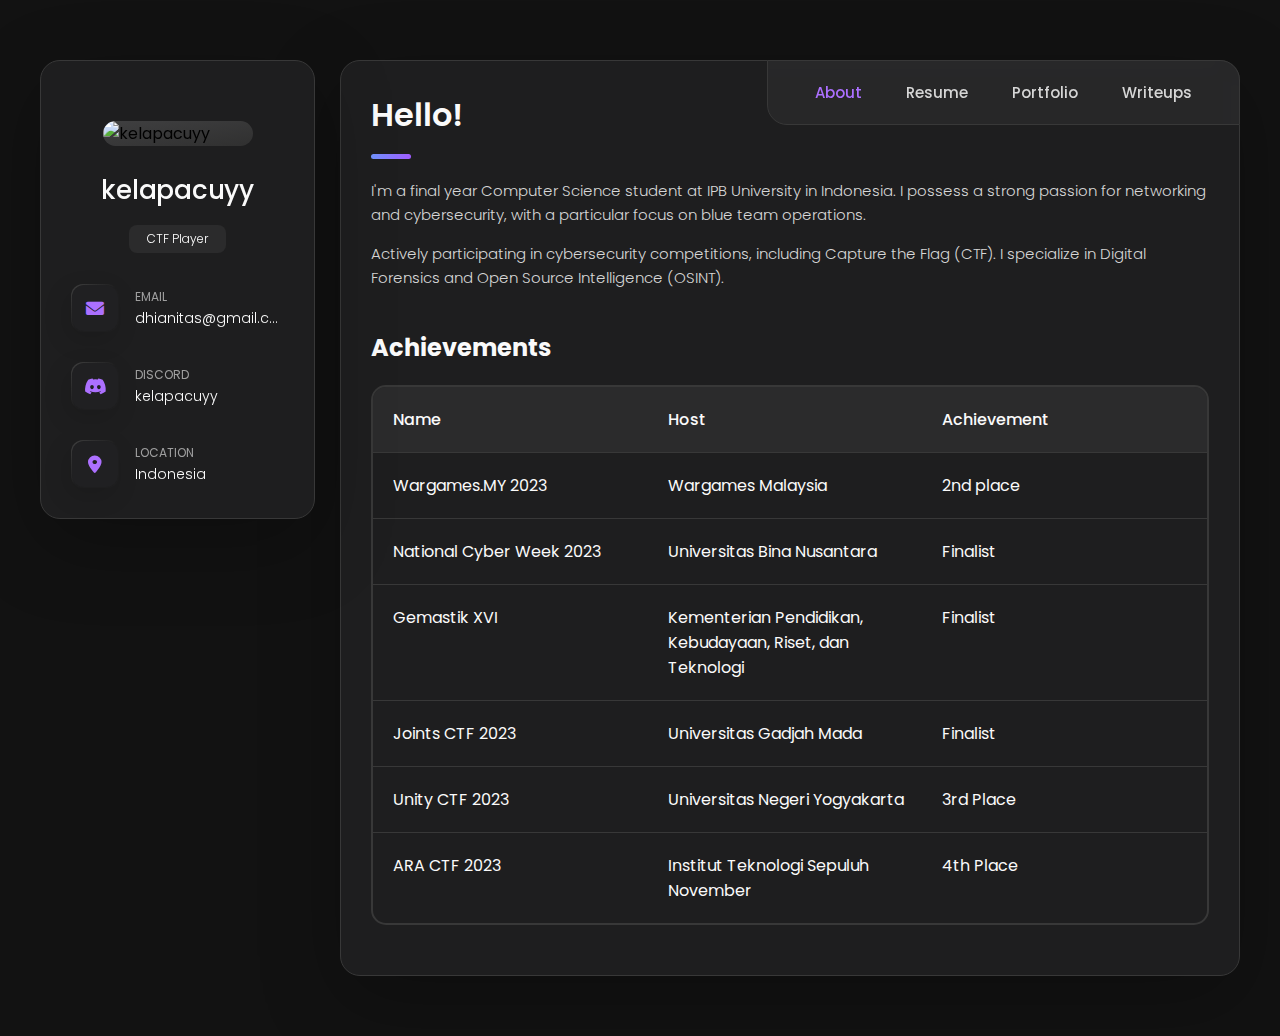
==== index.html @ cfb679c9 "Add files via upload" ====
<!DOCTYPE html>
<html lang="en">

<head>
  <meta charset="UTF-8">
  <meta http-equiv="X-UA-Compatible" content="IE=edge">
  <meta name="viewport" content="width=device-width, initial-scale=1.0">
  <title>kelapacuyy</title>

  <!--
    - favicon
  -->
  <link rel="shortcut icon" href="./assets/images/logo.ico" type="image/x-icon">

  <!--
    - custom css link
  -->
  <link rel="stylesheet" href="./assets/css/style.css">

  <!--
    - google font link
  -->
  <link rel="preconnect" href="https://fonts.googleapis.com">
  <link rel="preconnect" href="https://fonts.gstatic.com" crossorigin>
  <link href="https://fonts.googleapis.com/css2?family=Poppins:wght@300;400;500;600&display=swap" rel="stylesheet">
  <link href="https://cdnjs.cloudflare.com/ajax/libs/font-awesome/6.0.0-beta3/css/all.min.css" rel="stylesheet">

</head>

<body>

  <!--
    - #MAIN
  -->

  <main>

    <!--
      - #SIDEBAR
    -->

    <aside class="sidebar" data-sidebar>

      <div class="sidebar-info">

        <figure class="avatar-box">
          <img src="./assets/images/my-avatar.png" alt="kelapacuyy" width="80" style="border-radius: 15px;">
        </figure>

        <div class="info-content">
          <h1 class="name" title="kelapacuyy">kelapacuyy</h1>

          <p class="title">CTF Player</p>
        </div>

        <button class="info_more-btn" data-sidebar-btn>
          <span>Show Contacts</span>

          <ion-icon name="chevron-down"></ion-icon>
        </button>

      </div>

      <div class="sidebar-info_more">

        <div class="separator"></div>

        <ul class="contacts-list">

          <li class="contact-item">

            <div class="icon-box">
              <i class="fas fa-envelope"></i>
            </div>

            <div class="contact-info">
              <p class="contact-title">Email</p>

              <a href="mailto:dhianitas@gmail.com" class="contact-link">dhianitas@gmail.com</a>
            </div>

          </li>

          <li class="contact-item">

            <div class="icon-box">
              <i class="fab fa-discord"></i>
            </div>

            <div class="contact-info">
              <p class="contact-title">Discord</p>

              <a href="https://discord.com/users/kelapacuyy" class="contact-link">kelapacuyy</a>
            </div>

          </li>
          
          <li class="contact-item">

            <div class="icon-box">
              <i class="fas fa-map-marker-alt"></i>
            </div>

            <div class="contact-info">
              <p class="contact-title">Location</p>

              <address>Indonesia</address>
            </div>

          </li>

        </ul>

    </aside>





    <!--
      - #main-content
    -->

    <div class="main-content">

      <!--
        - #NAVBAR
      -->

      <nav class="navbar">

        <ul class="navbar-list">

          <li class="navbar-item">
            <button class="navbar-link  active" data-nav-link>About</button>
          </li>

          <li class="navbar-item">
            <button class="navbar-link" data-nav-link>Resume</button>
          </li>

          <li class="navbar-item">
            <!-- <button class="navbar-link" data-nav-link>Portfolio</button> -->
            <button class="navbar-link" onclick="alert('Under Maintenance!')">Portfolio</button>
          </li>

          <li class="navbar-item">
            <!-- <button class="navbar-link" data-nav-link>Writeups</button> -->
            <button class="navbar-link" onclick="alert('Under Maintenance!')">Writeups</button>
          </li>

        </ul>

      </nav>





      <!--
        - #ABOUT
      -->

      <article class="about  active" data-page="about">

        <header>
          <h2 class="h2 article-title">Hello!</h2>
        </header>

        <section class="about-text">
          <p>
            I'm a final year Computer Science student at IPB University in Indonesia. I possess a strong passion for networking and cybersecurity, with a particular focus on blue team operations.
          </p>

          <p>
             Actively participating in cybersecurity competitions, including Capture the Flag (CTF). I specialize in Digital Forensics and Open Source Intelligence (OSINT). 
          </p>
        </section>


        <!--
          - achievement
        -->

        <section>

          <h3 class="h3 achievement-title">Achievements</h3>
          
          <ul class="achievement">
            <li class="achievement-header">
              <span>Name</span>
              <span>Host</span>
              <span>Achievement</span>
            </li>
            <li class="achievement-item">
              <span>Wargames.MY 2023</span>
              <span>Wargames Malaysia</span>
              <span>2nd place</span>
            </li>
            <li class="achievement-item">
              <span>National Cyber Week 2023</span>
              <span>Universitas Bina Nusantara</span>
              <span>Finalist</span>
            </li>
            <li class="achievement-item">
              <span>Gemastik XVI</span>
              <span>Kementerian Pendidikan, Kebudayaan, Riset, dan Teknologi</span>
              <span>Finalist</span>
            </li>
            <li class="achievement-item">
              <span>Joints CTF 2023</span>
              <span>Universitas Gadjah Mada</span>
              <span>Finalist</span>
            </li>
            <li class="achievement-item">
              <span>Unity CTF 2023</span>
              <span>Universitas Negeri Yogyakarta</span>
              <span>3rd Place</span>
            </li>
            <li class="achievement-item">
              <span>ARA CTF 2023</span>
              <span>Institut Teknologi Sepuluh November</span>
              <span>4th Place</span>
            </li>
          </ul>
          
        </section>        

        <!--
          - testimonials modal
        -->

        <div class="modal-container" data-modal-container>

          <div class="overlay" data-overlay></div>

          <section class="testimonials-modal">

            <button class="modal-close-btn" data-modal-close-btn>
              <ion-icon name="close-outline"></ion-icon>
            </button>

            <div class="modal-img-wrapper">
              <figure class="modal-avatar-box">
                <img src="./assets/images/avatar-1.png" alt="Daniel lewis" width="80" data-modal-img>
              </figure>

              <img src="./assets/images/icon-quote.svg" alt="quote icon">
            </div>

          </section>

        </div>


      </article>


      <!--
        - #RESUME
      -->

      <article class="resume" data-page="resume">

        <header>
          <h2 class="h2 article-title">Resume</h2>
        </header>

        <section class="timeline">

          <div class="title-wrapper">
            <div class="icon-box">
              <ion-icon name="book-outline"></ion-icon>
            </div>

            <h3 class="h3">Education</h3>
          </div>

          <ol class="timeline-list">

            <li class="timeline-item">

              <h4 class="h4 timeline-item-title">IPB University</h4>

              <span>Jul 2021 — Present</span>

              <p class="timeline-text">
                Studying Computer Science
              </p>

            </li>

            <li class="timeline-item">

              <h4 class="h4 timeline-item-title">Senior High School 1 Bogor</h4>

              <span>Jul 2018 — May 2021</span>

              <p class="timeline-text">
                Studying Mathematics and Natural Science
              </p>

            </li>

          </ol>

        </section>

        <section class="timeline">

          <div class="title-wrapper">
            <div class="icon-box">
              <ion-icon name="book-outline"></ion-icon>
            </div>

            <h3 class="h3">Experience</h3>
          </div>

          <ol class="timeline-list">

            <li class="timeline-item">

              <h4 class="h4 timeline-item-title">Researcher Intern</h4>

              <span>Central Bank of Indonesia (Sept 2024 — Present)</span>

              <p class="timeline-text">
                Assigned to the BI Institute, conducting a case study on the application of Artificial Intelligence and the exploration of Blockchain technology within central banks and the financial sector.
              </p>

            </li>

          </ol>

        </section>

        <section class="timeline">

          <div class="title-wrapper">
            <div class="icon-box">
              <ion-icon name="book-outline"></ion-icon>
            </div>

            <h3 class="h3">Training</h3>
          </div>

          <ol class="timeline-list">

            <li class="timeline-item">

              <h4 class="h4 timeline-item-title">Security Manpower Training (SMT) Program Indonesia</h4>

              <span>KISIA, NSHC Inc., INKOR (Aug 2024 – Sept 2024)</span>

              <p class="timeline-text">
                Participated in instructor-led training sessions and assessments on various topics, including web security, network security, operating systems, malware, and cryptography.
              </p>

            </li>

            <li class="timeline-item">

              <h4 class="h4 timeline-item-title">Cyber Blue Team (Network Security Operation Center)</h4>

              <span>Metrodata Academy (Feb 2024 – Jul 2024)</span>

              <p class="timeline-text">
                Participated in instructor-led training sessions covering a variety of skills such as IT security, digital forensics, incident handling, threat intelligence, security operations, and networking basics
              </p>

            </li>

          </ol>

        </section>

        <!-- <section class="skill">

          <h3 class="h3 skills-title">Hard skills</h3>

          <ul class="skills-list content-card">

            <li class="skills-item">

              <div class="title-wrapper">
                <h5 class="h5">Memory Dump Analysis</h5>
                <data value="80">80%</data>
              </div>

              <div class="skill-progress-bg">
                <div class="skill-progress-fill" style="width: 80%;"></div>
              </div>

            </li>

            <li class="skills-item">

              <div class="title-wrapper">
                <h5 class="h5">Network Traffic Analysis</h5>
                <data value="70">70%</data>
              </div>

              <div class="skill-progress-bg">
                <div class="skill-progress-fill" style="width: 70%;"></div>
              </div>

            </li>

            <li class="skills-item">

              <div class="title-wrapper">
                <h5 class="h5">Security Information and Event Management (SIEM)</h5>
                <data value="90">90%</data>
              </div>

              <div class="skill-progress-bg">
                <div class="skill-progress-fill" style="width: 90%;"></div>
              </div>

            </li>

            <li class="skills-item">

              <div class="title-wrapper">
                <h5 class="h5">Steganography</h5>
                <data value="50">50%</data>
              </div>

              <div class="skill-progress-bg">
                <div class="skill-progress-fill" style="width: 50%;"></div>
              </div>

            </li>

          </ul>

        </section> -->

      </article>





      <!--
        - #PORTFOLIO
      -->

      <article class="portfolio" data-page="portfolio">

        <header>
          <h2 class="h2 article-title">Portfolio</h2>
        </header>

        <section class="projects">

          <ul class="filter-list">

            <li class="filter-item">
              <button class="active" data-filter-btn>All</button>
            </li>

            <li class="filter-item">
              <button data-filter-btn>Web design</button>
            </li>

            <li class="filter-item">
              <button data-filter-btn>Applications</button>
            </li>

            <li class="filter-item">
              <button data-filter-btn>Web development</button>
            </li>

          </ul>

          <div class="filter-select-box">

            <button class="filter-select" data-select>

              <div class="select-value" data-selecct-value>Select category</div>

              <div class="select-icon">
                <ion-icon name="chevron-down"></ion-icon>
              </div>

            </button>

            <ul class="select-list">

              <li class="select-item">
                <button data-select-item>All</button>
              </li>

              <li class="select-item">
                <button data-select-item>Web design</button>
              </li>

              <li class="select-item">
                <button data-select-item>Applications</button>
              </li>

              <li class="select-item">
                <button data-select-item>Web development</button>
              </li>

            </ul>

          </div>

          <ul class="project-list">

            <li class="project-item  active" data-filter-item data-category="web development">
              <a href="#">

                <figure class="project-img">
                  <div class="project-item-icon-box">
                    <ion-icon name="eye-outline"></ion-icon>
                  </div>

                  <img src="./assets/images/project-1.jpg" alt="finance" loading="lazy">
                </figure>

                <h3 class="project-title">Finance</h3>

                <p class="project-category">Web development</p>

              </a>
            </li>

            <li class="project-item  active" data-filter-item data-category="web development">
              <a href="#">

                <figure class="project-img">
                  <div class="project-item-icon-box">
                    <ion-icon name="eye-outline"></ion-icon>
                  </div>

                  <img src="./assets/images/project-2.png" alt="orizon" loading="lazy">
                </figure>

                <h3 class="project-title">Orizon</h3>

                <p class="project-category">Web development</p>

              </a>
            </li>

            <li class="project-item  active" data-filter-item data-category="web design">
              <a href="#">

                <figure class="project-img">
                  <div class="project-item-icon-box">
                    <ion-icon name="eye-outline"></ion-icon>
                  </div>

                  <img src="./assets/images/project-3.jpg" alt="fundo" loading="lazy">
                </figure>

                <h3 class="project-title">Fundo</h3>

                <p class="project-category">Web design</p>

              </a>
            </li>

            <li class="project-item  active" data-filter-item data-category="applications">
              <a href="#">

                <figure class="project-img">
                  <div class="project-item-icon-box">
                    <ion-icon name="eye-outline"></ion-icon>
                  </div>

                  <img src="./assets/images/project-4.png" alt="brawlhalla" loading="lazy">
                </figure>

                <h3 class="project-title">Brawlhalla</h3>

                <p class="project-category">Applications</p>

              </a>
            </li>

            <li class="project-item  active" data-filter-item data-category="web design">
              <a href="#">

                <figure class="project-img">
                  <div class="project-item-icon-box">
                    <ion-icon name="eye-outline"></ion-icon>
                  </div>

                  <img src="./assets/images/project-5.png" alt="dsm." loading="lazy">
                </figure>

                <h3 class="project-title">DSM.</h3>

                <p class="project-category">Web design</p>

              </a>
            </li>

            <li class="project-item  active" data-filter-item data-category="web design">
              <a href="#">

                <figure class="project-img">
                  <div class="project-item-icon-box">
                    <ion-icon name="eye-outline"></ion-icon>
                  </div>

                  <img src="./assets/images/project-6.png" alt="metaspark" loading="lazy">
                </figure>

                <h3 class="project-title">MetaSpark</h3>

                <p class="project-category">Web design</p>

              </a>
            </li>

            <li class="project-item  active" data-filter-item data-category="web development">
              <a href="#">

                <figure class="project-img">
                  <div class="project-item-icon-box">
                    <ion-icon name="eye-outline"></ion-icon>
                  </div>

                  <img src="./assets/images/project-7.png" alt="summary" loading="lazy">
                </figure>

                <h3 class="project-title">Summary</h3>

                <p class="project-category">Web development</p>

              </a>
            </li>

            <li class="project-item  active" data-filter-item data-category="applications">
              <a href="#">

                <figure class="project-img">
                  <div class="project-item-icon-box">
                    <ion-icon name="eye-outline"></ion-icon>
                  </div>

                  <img src="./assets/images/project-8.jpg" alt="task manager" loading="lazy">
                </figure>

                <h3 class="project-title">Task Manager</h3>

                <p class="project-category">Applications</p>

              </a>
            </li>

            <li class="project-item  active" data-filter-item data-category="web development">
              <a href="#">

                <figure class="project-img">
                  <div class="project-item-icon-box">
                    <ion-icon name="eye-outline"></ion-icon>
                  </div>

                  <img src="./assets/images/project-9.png" alt="arrival" loading="lazy">
                </figure>

                <h3 class="project-title">Arrival</h3>

                <p class="project-category">Web development</p>

              </a>
            </li>

          </ul>

        </section>

      </article>





      <!--
        - #WRITEUPS
      -->

      <article class="writeups" data-page="writeups">

        <header>
          <h2 class="h2 article-title">Writeups</h2>
        </header>

        <section class="writeups-posts">

          <ul class="writeups-posts-list">

            <li class="writeups-post-item">
              <a href="#">

                <figure class="writeups-banner-box">
                  <img src="./assets/images/blog-1.jpg" alt="Design conferences in 2022" loading="lazy">
                </figure>

                <div class="writeups-content">

                  <div class="writeups-meta">
                    <p class="writeups-category">Design</p>

                    <span class="dot"></span>

                    <time datetime="2022-02-23">Fab 23, 2022</time>
                  </div>

                  <h3 class="h3 writeups-item-title">Design conferences in 2022</h3>

                  <p class="writeups-text">
                    Veritatis et quasi architecto beatae vitae dicta sunt, explicabo.
                  </p>

                </div>

              </a>
            </li>

            <li class="writeups-post-item">
              <a href="#">

                <figure class="writeups-banner-box">
                  <img src="./assets/images/blog-2.jpg" alt="Best fonts every designer" loading="lazy">
                </figure>

                <div class="writeups-content">

                  <div class="writeups-meta">
                    <p class="writeups-category">Design</p>

                    <span class="dot"></span>

                    <time datetime="2022-02-23">Fab 23, 2022</time>
                  </div>

                  <h3 class="h3 writeups-item-title">Best fonts every designer</h3>

                  <p class="writeups-text">
                    Sed ut perspiciatis, nam libero tempore, cum soluta nobis est eligendi.
                  </p>

                </div>

              </a>
            </li>

            <li class="writeups-post-item">
              <a href="#">

                <figure class="writeups-banner-box">
                  <img src="./assets/images/blog-3.jpg" alt="Design digest #80" loading="lazy">
                </figure>

                <div class="writeups-content">

                  <div class="writeups-meta">
                    <p class="writeups-category">Design</p>

                    <span class="dot"></span>

                    <time datetime="2022-02-23">Fab 23, 2022</time>
                  </div>

                  <h3 class="h3 writeups-item-title">Design digest #80</h3>

                  <p class="writeups-text">
                    Excepteur sint occaecat cupidatat no proident, quis nostrum exercitationem ullam corporis suscipit.
                  </p>

                </div>

              </a>
            </li>

            <li class="writeups-post-item">
              <a href="#">

                <figure class="writeups-banner-box">
                  <img src="./assets/images/blog-4.jpg" alt="UI interactions of the week" loading="lazy">
                </figure>

                <div class="writeups-content">

                  <div class="writeups-meta">
                    <p class="writeups-category">Design</p>

                    <span class="dot"></span>

                    <time datetime="2022-02-23">Fab 23, 2022</time>
                  </div>

                  <h3 class="h3 writeups-item-title">UI interactions of the week</h3>

                  <p class="writeups-text">
                    Enim ad minim veniam, consectetur adipiscing elit, quis nostrud exercitation ullamco laboris nisi.
                  </p>

                </div>

              </a>
            </li>

            <li class="writeups-post-item">
              <a href="#">

                <figure class="writeups-banner-box">
                  <img src="./assets/images/blog-5.jpg" alt="The forgotten art of spacing" loading="lazy">
                </figure>

                <div class="writeups-content">

                  <div class="writeups-meta">
                    <p class="writeups-category">Design</p>

                    <span class="dot"></span>

                    <time datetime="2022-02-23">Fab 23, 2022</time>
                  </div>

                  <h3 class="h3 writeups-item-title">The forgotten art of spacing</h3>

                  <p class="writeups-text">
                    Maxime placeat, sed do eiusmod tempor incididunt ut labore et dolore magna aliqua.
                  </p>

                </div>

              </a>
            </li>

            <li class="writeups-post-item">
              <a href="#">

                <figure class="writeups-banner-box">
                  <img src="./assets/images/blog-6.jpg" alt="Design digest #79" loading="lazy">
                </figure>

                <div class="writeups-content">

                  <div class="writeups-meta">
                    <p class="writeups-category">Design</p>

                    <span class="dot"></span>

                    <time datetime="2022-02-23">Fab 23, 2022</time>
                  </div>

                  <h3 class="h3 writeups-item-title">Design digest #79</h3>

                  <p class="writeups-text">
                    Optio cumque nihil impedit uo minus quod maxime placeat, velit esse cillum.
                  </p>

                </div>

              </a>
            </li>

          </ul>

        </section>

      </article>

    </div>

  </main>






  <!--
    - custom js link
  -->
  <script src="./assets/js/script.js"></script>

  <!--
    - ionicon link
  -->
  <script type="module" src="https://unpkg.com/ionicons@5.5.2/dist/ionicons/ionicons.esm.js"></script>
  <script nomodule src="https://unpkg.com/ionicons@5.5.2/dist/ionicons/ionicons.js"></script>

</body>

</html>
---- assets/css/style.css ----
/*-----------------------------------*\
  #style.css
\*-----------------------------------*/


/**
 * copyright 2022 @codewithsadee
 */





/*-----------------------------------*\
  #CUSTOM PROPERTY
\*-----------------------------------*/

:root {

  /**
   * colors
   */

  /* gradient */

  --bg-gradient-onyx: linear-gradient(
    to bottom right, 
    hsl(240, 1%, 25%) 3%, 
    hsl(0, 0%, 19%) 97%
  );
  --bg-gradient-jet: linear-gradient(
    to bottom right, 
    hsla(240, 1%, 18%, 0.251) 0%, 
    hsla(240, 2%, 11%, 0) 100%
  ), hsl(240, 2%, 13%);
  --bg-gradient-yellow-1: linear-gradient(
    to bottom right, 
    hsl(265, 100%, 71%) 0%, 
    hsla(36, 100%, 69%, 0) 50%
  );
  --bg-gradient-yellow-2: linear-gradient(
    135deg, 
    hsla(265, 100%, 71%, 0.251) 0%, 
    hsla(35, 100%, 68%, 0) 59.86%
  ), hsl(240, 2%, 13%);
  --border-gradient-onyx: linear-gradient(
    to bottom right, 
    hsl(0, 0%, 25%) 0%, 
    hsla(0, 0%, 25%, 0) 50%
  );
  --text-gradient-yellow: linear-gradient(
    to right, 
    hsl(225, 100%, 72%), 
    hsl(265, 100%, 68%)
  );

  /* solid */

  --jet: hsl(0, 0%, 22%);
  --onyx: hsl(240, 1%, 17%);
  --eerie-black-1: hsl(240, 2%, 13%);
  --eerie-black-2: hsl(240, 2%, 12%);
  --smoky-black: hsl(0, 0%, 7%);
  --white-1: hsl(0, 0%, 100%);
  --white-2: hsl(0, 0%, 98%);
  --orange-yellow-crayola: hsl(265, 100%, 72%);
  --vegas-gold: hsl(265, 54%, 58%);
  --light-gray: hsl(0, 0%, 84%);
  --light-gray-70: hsla(0, 0%, 84%, 0.7);
  --bittersweet-shimmer: hsl(0, 43%, 51%);

  /**
   * typography
   */

  /* font-family */
  --ff-poppins: 'Poppins', sans-serif;

  /* font-size */
  --fs-1: 24px;
  --fs-2: 18px;
  --fs-3: 17px;
  --fs-4: 16px;
  --fs-5: 15px;
  --fs-6: 14px;
  --fs-7: 13px;
  --fs-8: 11px;

  /* font-weight */
  --fw-300: 300;
  --fw-400: 400;
  --fw-500: 500;
  --fw-600: 600;

  /**
   * shadow
   */
  
  --shadow-1: -4px 8px 24px hsla(0, 0%, 0%, 0.25);
  --shadow-2: 0 16px 30px hsla(0, 0%, 0%, 0.25);
  --shadow-3: 0 16px 40px hsla(0, 0%, 0%, 0.25);
  --shadow-4: 0 25px 50px hsla(0, 0%, 0%, 0.15);
  --shadow-5: 0 24px 80px hsla(0, 0%, 0%, 0.25);

  /**
   * transition
   */

  --transition-1: 0.25s ease;
  --transition-2: 0.5s ease-in-out;

}





/*-----------------------------------*\
  #RESET
\*-----------------------------------*/

*, *::before, *::after {
  margin: 0;
  padding: 0;
  box-sizing: border-box;
}

a { text-decoration: none; }

li { list-style: none; }

img, ion-icon, a, button, time, span { display: block; }

button {
  font: inherit;
  background: none;
  border: none;
  text-align: left;
  cursor: pointer;
}

input, textarea {
  display: block;
  width: 100%;
  background: none;
  font: inherit;
}

::selection {
  background: var(--orange-yellow-crayola);
  color: var(--smoky-black);
}

:focus { outline-color: var(--orange-yellow-crayola); }

html { font-family: var(--ff-poppins); }

body { background: var(--smoky-black); }





/*-----------------------------------*\
  #REUSED STYLE
\*-----------------------------------*/

.sidebar,
article {
  background: var(--eerie-black-2);
  border: 1px solid var(--jet);
  border-radius: 20px;
  padding: 15px;
  box-shadow: var(--shadow-1);
  z-index: 1;
}

.separator {
  width: 100%;
  height: 1px;
  background: var(--jet);
  margin: 16px 0;
}

.icon-box {
  position: relative;
  background: var(--border-gradient-onyx);
  width: 30px;
  height: 30px;
  border-radius: 8px;
  display: flex;
  justify-content: center;
  align-items: center;
  font-size: 16px;
  color: var(--orange-yellow-crayola);
  box-shadow: var(--shadow-1);
  z-index: 1;
}

.icon-box::before {
  content: "";
  position: absolute;
  inset: 1px;
  background: var(--eerie-black-1);
  border-radius: inherit;
  z-index: -1;
}

.icon-box ion-icon { --ionicon-stroke-width: 35px; }

article { display: none; }

article.active {
  display: block;
  animation: fade 0.5s ease backwards;
}

@keyframes fade {
  0% { opacity: 0; }
  100% { opacity: 1; }
}

.h2,
.h3,
.h4,
.h5 {
  color: var(--white-2);
  text-transform: capitalize;
}

.h2 { font-size: var(--fs-1); }

.h3 { font-size: var(--fs-2); }

.h4 { font-size: var(--fs-4); }

.h5 {
  font-size: var(--fs-7);
  font-weight: var(--fw-500);
}

.article-title {
  position: relative;
  padding-bottom: 7px;
}

.article-title::after {
  content: "";
  position: absolute;
  bottom: 0;
  left: 0;
  width: 30px;
  height: 3px;
  background: var(--text-gradient-yellow);
  border-radius: 3px;
}

.has-scrollbar::-webkit-scrollbar {
  width: 5px; /* for vertical scrollbar */
  height: 5px; /* for horizontal scrollbar */
}

.has-scrollbar::-webkit-scrollbar-track {
  background: var(--onyx);
  border-radius: 5px;
}

.has-scrollbar::-webkit-scrollbar-thumb {
  background: var(--orange-yellow-crayola);
  border-radius: 5px;
}

.has-scrollbar::-webkit-scrollbar-button { width: 20px; }

.content-card {
  position: relative;
  background: var(--border-gradient-onyx);
  padding: 15px;
  padding-top: 45px;
  border-radius: 14px;
  box-shadow: var(--shadow-2);
  cursor: pointer;
  z-index: 1;
}

.content-card::before {
  content: "";
  position: absolute;
  inset: 1px;
  background: var(--bg-gradient-jet);
  border-radius: inherit;
  z-index: -1;
}





/*-----------------------------------*\
  #MAIN
\*-----------------------------------*/

main {
  margin: 15px 12px;
  margin-bottom: 75px;
  min-width: 259px;
}





/*-----------------------------------*\
  #SIDEBAR
\*-----------------------------------*/

.sidebar {
  margin-bottom: 15px;
  max-height: 112px;
  overflow: hidden;
  transition: var(--transition-2);
}

.sidebar.active { max-height: 405px; }

.sidebar-info {
  position: relative;
  display: flex;
  justify-content: flex-start;
  align-items: center;
  gap: 15px;
}

.avatar-box {
  background: var(--bg-gradient-onyx);
  border-radius: 20px;
}

.info-content .name {
  color: var(--white-2);
  font-size: var(--fs-3);
  font-weight: var(--fw-500);
  letter-spacing: -0.25px;
  margin-bottom: 10px;
}

.info-content .title {
  color: var(--white-1);
  background: var(--onyx);
  font-size: var(--fs-8);
  font-weight: var(--fw-300);
  width: max-content;
  padding: 3px 12px;
  border-radius: 8px;
}

.info_more-btn {
  position: absolute;
  top: -15px;
  right: -15px;
  border-radius: 0 15px;
  font-size: 13px;
  color: var(--orange-yellow-crayola);
  background: var(--border-gradient-onyx);
  padding: 10px;
  box-shadow: var(--shadow-2);
  transition: var(--transition-1);
  z-index: 1;
}

.info_more-btn::before {
  content: "";
  position: absolute;
  inset: 1px;
  border-radius: inherit;
  background: var(--bg-gradient-jet);
  transition: var(--transition-1);
  z-index: -1;
}

.info_more-btn:hover,
.info_more-btn:focus { background: var(--bg-gradient-yellow-1); }

.info_more-btn:hover::before,
.info_more-btn:focus::before { background: var(--bg-gradient-yellow-2); }

.info_more-btn span { display: none; }

.sidebar-info_more {
  opacity: 0;
  visibility: hidden;
  transition: var(--transition-2);
}

.sidebar.active .sidebar-info_more {
  opacity: 1;
  visibility: visible;
}

.contacts-list {
  display: grid;
  grid-template-columns: 1fr;
  gap: 16px;
}

.contact-item {
  min-width: 100%;
  display: flex;
  align-items: center;
  gap: 16px;
}

.contact-info {
  max-width: calc(100% - 46px);
  width: calc(100% - 46px);
}

.contact-title {
  color: var(--light-gray-70);
  font-size: var(--fs-8);
  text-transform: uppercase;
  margin-bottom: 2px;
}

.contact-info :is(.contact-link, time, address) {
  color: var(--white-2);
  font-size: var(--fs-7);
}

.contact-info address { font-style: normal; }

.social-list {
  display: flex;
  justify-content: flex-start;
  align-items: center;
  gap: 15px;
  padding-bottom: 4px;
  padding-left: 7px;
}

.social-item .social-link {
  color: var(--light-gray-70);
  font-size: 18px;
}


.social-item .social-link:hover { color: var(--light-gray); }





/*-----------------------------------*\
  #NAVBAR
\*-----------------------------------*/

.navbar {
  position: fixed;
  bottom: 0;
  left: 0;
  width: 100%;
  background: hsla(240, 1%, 17%, 0.75);
  backdrop-filter: blur(10px);
  border: 1px solid var(--jet);
  border-radius: 12px 12px 0 0;
  box-shadow: var(--shadow-2);
  z-index: 5;
}

.navbar-list {
  display: flex;
  flex-wrap: wrap;
  justify-content: center;
  align-items: center;
  padding: 0 10px;
}

.navbar-link {
  color: var(--light-gray);
  font-size: var(--fs-8);
  padding: 20px 7px;
  transition: color var(--transition-1);
}

.navbar-link:hover,
.navbar-link:focus { color: var(--light-gray-70); }

.navbar-link.active { color: var(--orange-yellow-crayola); }





/*-----------------------------------*\
  #ABOUT
\*-----------------------------------*/

.about .article-title { margin-bottom: 15px; }

.about-text {
  color: var(--light-gray);
  font-size: var(--fs-6);
  font-weight: var(--fw-300);
  line-height: 1.6;
}

.about-text p { margin-bottom: 15px; }



/**
 * #achievements 
 */

.achievement {
  list-style-type: none;
  padding: 0;
  margin: 20px 0;
  border: 2px solid var(--jet);
  border-radius: 15px;
  overflow: hidden;
}

.achievement-header, .achievement-item {
  display: flex;
  padding: 10px;
  color: var(--white-2);
  border-bottom: 1px solid var(--jet);
  justify-content: space-between;
}

.achievement-header {
  font-weight: var(--fw-500);
  background-color: hsla(240, 1%, 19%, 0.75);
}

.achievement-item {
  background-color: transparent;
}

.achievement-item:hover {
  background-color: hsla(240, 1%, 20%, 0.5);
}

.achievement-header span, .achievement-item span {
  flex: 1;
  padding: 10px;
  margin-right: 10px;
}

.achievement-header span:last-child, 
.achievement-item span:last-child {
  margin-right: 0;
}

.achievement-item:last-child {
  border-bottom: none;
}




/**
 * #testimonials-modal
 */

.modal-container {
  position: fixed;
  top: 0;
  left: 0;
  width: 100%;
  height: 100%;
  display: flex;
  justify-content: center;
  align-items: center;
  overflow-y: auto;
  overscroll-behavior: contain;
  z-index: 20;
  pointer-events: none;
  visibility: hidden;
}

.modal-container::-webkit-scrollbar { display: none; }

.modal-container.active {
  pointer-events: all;
  visibility: visible;
}

.overlay {
  position: fixed;
  top: 0;
  left: 0;
  width: 100%;
  height: 100vh;
  background: hsl(0, 0%, 5%);
  opacity: 0;
  visibility: hidden;
  pointer-events: none;
  z-index: 1;
  transition: var(--transition-1);
}

.overlay.active {
  opacity: 0.8;
  visibility: visible;
  pointer-events: all;
}

.testimonials-modal {
  background: var(--eerie-black-2);
  position: relative;
  padding: 15px;
  margin: 15px 12px;
  border: 1px solid var(--jet);
  border-radius: 14px;
  box-shadow: var(--shadow-5);
  transform: scale(1.2);
  opacity: 0;
  transition: var(--transition-1);
  z-index: 2;
}

.modal-container.active .testimonials-modal {
  transform: scale(1);
  opacity: 1;
}

.modal-close-btn {
  position: absolute;
  top: 15px;
  right: 15px;
  background: var(--onyx);
  border-radius: 8px;
  width: 32px;
  height: 32px;
  display: flex;
  justify-content: center;
  align-items: center;
  color: var(--white-2);
  font-size: 18px;
  opacity: 0.7;
}

.modal-close-btn:hover,
.modal-close-btn:focus { opacity: 1; }

.modal-close-btn ion-icon { --ionicon-stroke-width: 50px; }

.modal-avatar-box {
  background: var(--bg-gradient-onyx);
  width: max-content;
  border-radius: 14px;
  margin-bottom: 15px;
  box-shadow: var(--shadow-2);
}

.modal-img-wrapper > img { display: none; }

.modal-title { margin-bottom: 4px; }

.modal-content time {
  font-size: var(--fs-6);
  color: var(--light-gray-70);
  font-weight: var(--fw-300);
  margin-bottom: 10px;
}

.modal-content p {
  color: var(--light-gray);
  font-size: var(--fs-6);
  font-weight: var(--fw-300);
  line-height: 1.6;
}


/**
 * #clients 
 */

.clients { margin-bottom: 15px; }

.clients-list {
  display: flex;
  justify-content: flex-start;
  align-items: flex-start;
  gap: 15px;
  margin: 0 -15px;
  padding: 25px;
  padding-bottom: 25px;
  overflow-x: auto;
  scroll-behavior: smooth;
  overscroll-behavior-inline: contain;
  scroll-snap-type: inline mandatory;
  scroll-padding-inline: 25px;
}

.clients-item {
  min-width: 50%;
  scroll-snap-align: start;
}

.clients-item img {
  width: 100%;
  filter: grayscale(1);
  transition: var(--transition-1);
}

.clients-item img:hover { filter: grayscale(0); }





/*-----------------------------------*\
  #RESUME
\*-----------------------------------*/

.article-title { margin-bottom: 30px; }


/**
 * education and experience 
 */

.timeline { margin-bottom: 30px; }

.timeline .title-wrapper {
  display: flex;
  align-items: center;
  gap: 15px;
  margin-bottom: 25px;
}

.timeline-list {
  font-size: var(--fs-6);
  margin-left: 45px;
}

.timeline-item { position: relative; }

.timeline-item:not(:last-child) { margin-bottom: 20px; }

.timeline-item-title {
  font-size: var(--fs-6);
  line-height: 1.3;
  margin-bottom: 7px;
}

.timeline-list span {
  color: var(--vegas-gold);
  font-weight: var(--fw-400);
  line-height: 1.6;
}

.timeline-item:not(:last-child)::before {
  content: "";
  position: absolute;
  top: -25px;
  left: -30px;
  width: 1px;
  height: calc(100% + 50px);
  background: var(--jet);
}

.timeline-item::after {
  content: "";
  position: absolute;
  top: 5px;
  left: -33px;
  height: 6px;
  width: 6px;
  background: var(--text-gradient-yellow);
  border-radius: 50%;
  box-shadow: 0 0 0 4px var(--jet);
}

.timeline-text {
  color: var(--light-gray);
  font-weight: var(--fw-300);
  line-height: 1.6;
}


/**
 * skills 
 */

.skills-title { margin-bottom: 20px; }

.skills-list { padding: 20px; }


.skills-item:not(:last-child) { margin-bottom: 15px; }

.skill .title-wrapper {
  display: flex;
  align-items: center;
  gap: 5px;
  margin-bottom: 8px;
}

.skill .title-wrapper data {
  color: var(--light-gray);
  font-size: var(--fs-7);
  font-weight: var(--fw-300);
}

.skill-progress-bg {
  background: var(--jet);
  width: 100%;
  height: 8px;
  border-radius: 10px;
}

.skill-progress-fill {
  background: var(--text-gradient-yellow);
  height: 100%;
  border-radius: inherit;
}





/*-----------------------------------*\
  #PORTFOLIO
\*-----------------------------------*/

.filter-list { display: none; }

.filter-select-box {
  position: relative;
  margin-bottom: 25px;
}

.filter-select {
  background: var(--eerie-black-2);
  color: var(--light-gray);
  display: flex;
  justify-content: space-between;
  align-items: center;
  width: 100%;
  padding: 12px 16px;
  border: 1px solid var(--jet);
  border-radius: 14px;
  font-size: var(--fs-6);
  font-weight: var(--fw-300);
}

.filter-select.active .select-icon { transform: rotate(0.5turn); }

.select-list {
  background: var(--eerie-black-2);
  position: absolute;
  top: calc(100% + 6px);
  width: 100%;
  padding: 6px;
  border: 1px solid var(--jet);
  border-radius: 14px;
  z-index: 2;
  opacity: 0;
  visibility: hidden;
  pointer-events: none;
  transition: 0.15s ease-in-out;
}

.filter-select.active + .select-list {
  opacity: 1;
  visibility: visible;
  pointer-events: all;
}

.select-item button {
  background: var(--eerie-black-2);
  color: var(--light-gray);
  font-size: var(--fs-6);
  font-weight: var(--fw-300);
  text-transform: capitalize;
  width: 100%;
  padding: 8px 10px;
  border-radius: 8px;
}

.select-item button:hover { --eerie-black-2: hsl(240, 2%, 20%); }

.project-list {
  display: grid;
  grid-template-columns: 1fr;
  gap: 30px;
  margin-bottom: 10px;
}

.project-item { display: none; }

.project-item.active {
  display: block;
  animation: scaleUp 0.25s ease forwards;
}

@keyframes scaleUp {
  0% { transform: scale(0.5); }
  100% { transform: scale(1); }
}

.project-item > a { width: 100%; }

.project-img {
  position: relative;
  width: 100%;
  height: 200px;
  border-radius: 16px;
  overflow: hidden;
  margin-bottom: 15px;
}

.project-img::before {
  content: "";
  position: absolute;
  top: 0;
  left: 0;
  width: 100%;
  height: 100%;
  background: transparent;
  z-index: 1;
  transition: var(--transition-1);
}

.project-item > a:hover .project-img::before { background: hsla(0, 0%, 0%, 0.5); }

.project-item-icon-box {
  --scale: 0.8;

  background: var(--jet);
  color: var(--orange-yellow-crayola);
  position: absolute;
  top: 50%;
  left: 50%;
  transform: translate(-50%, -50%) scale(var(--scale));
  font-size: 20px;
  padding: 18px;
  border-radius: 12px;
  opacity: 0;
  z-index: 1;
  transition: var(--transition-1);
}

.project-item > a:hover .project-item-icon-box {
  --scale: 1;
  opacity: 1;
}

.project-item-icon-box ion-icon { --ionicon-stroke-width: 50px; }

.project-img img {
  width: 100%;
  height: 100%;
  object-fit: cover;
  transition: var(--transition-1);
}

.project-item > a:hover img { transform: scale(1.1); }

.project-title,
.project-category { margin-left: 10px; }

.project-title {
  color: var(--white-2);
  font-size: var(--fs-5);
  font-weight: var(--fw-400);
  text-transform: capitalize;
  line-height: 1.3;
}

.project-category {
  color: var(--light-gray-70);
  font-size: var(--fs-6);
  font-weight: var(--fw-300);
}





/*-----------------------------------*\
  #writeups
\*-----------------------------------*/

.writeups-posts { margin-bottom: 10px; }

.writeups-posts-list {
  display: grid;
  grid-template-columns: 1fr;
  gap: 20px;
}

.writeups-post-item > a {
  position: relative;
  background: var(--border-gradient-onyx);
  height: 100%;
  box-shadow: var(--shadow-4);
  border-radius: 16px;
  z-index: 1;
}

.writeups-post-item > a::before {
  content: "";
  position: absolute;
  inset: 1px;
  border-radius: inherit;
  background: var(--eerie-black-1);
  z-index: -1;
}

.writeups-banner-box {
  width: 100%;
  height: 200px;
  border-radius: 12px;
  overflow: hidden;
}

.writeups-banner-box img {
  width: 100%;
  height: 100%;
  object-fit: cover;
  transition: var(--transition-1);
}

.writeups-post-item > a:hover .writeups-banner-box img { transform: scale(1.1); }

.writeups-content { padding: 15px; }

.writeups-meta {
  display: flex;
  justify-content: flex-start;
  align-items: center;
  gap: 7px;
  margin-bottom: 10px;
}

.writeups-meta :is(.writeups-category, time) {
  color: var(--light-gray-70);
  font-size: var(--fs-6);
  font-weight: var(--fw-300);
}

.writeups-meta .dot {
  background: var(--light-gray-70);
  width: 4px;
  height: 4px;
  border-radius: 4px;
}

.writeups-item-title {
  margin-bottom: 10px;
  line-height: 1.3;
  transition: var(--transition-1);
}

.writeups-post-item > a:hover .writeups-item-title { color: var(--orange-yellow-crayola); }

.writeups-text {
  color: var(--light-gray);
  font-size: var(--fs-6);
  font-weight: var(--fw-300);
  line-height: 1.6;
}





/*-----------------------------------*\
  #CONTACT
\*-----------------------------------*/

.mapbox {
  position: relative;
  height: 250px;
  width: 100%;
  border-radius: 16px;
  margin-bottom: 30px;
  border: 1px solid var(--jet);
  overflow: hidden;
}

.mapbox figure { height: 100%; }

.mapbox iframe {
  width: 100%;
  height: 100%;
  border: none;
  filter: grayscale(1) invert(1);
}

.contact-form { margin-bottom: 10px; }

.form-title { margin-bottom: 20px; }

.input-wrapper {
  display: grid;
  grid-template-columns: 1fr;
  gap: 25px;
  margin-bottom: 25px;
}

.form-input {
  color: var(--white-2);
  font-size: var(--fs-6);
  font-weight: var(--fw-400);
  padding: 13px 20px;
  border: 1px solid var(--jet);
  border-radius: 14px;
  outline: none;
}

.form-input::placeholder { font-weight: var(--fw-500); }

.form-input:focus { border-color: var(--orange-yellow-crayola); }

textarea.form-input {
  min-height: 100px;
  height: 120px;
  max-height: 200px;
  resize: vertical;
  margin-bottom: 25px;
}

textarea.form-input::-webkit-resizer { display: none; }

.form-input:focus:invalid { border-color: var(--bittersweet-shimmer); }

.form-btn {
  position: relative;
  width: 100%;
  background: var(--border-gradient-onyx);
  color: var(--orange-yellow-crayola);
  display: flex;
  justify-content: center;
  align-items: center;
  gap: 10px;
  padding: 13px 20px;
  border-radius: 14px;
  font-size: var(--fs-6);
  text-transform: capitalize;
  box-shadow: var(--shadow-3);
  z-index: 1;
  transition: var(--transition-1);
}

.form-btn::before {
  content: "";
  position: absolute;
  inset: 1px;
  background: var(--bg-gradient-jet);
  border-radius: inherit;
  z-index: -1;
  transition: var(--transition-1);
}

.form-btn ion-icon { font-size: 16px; }

.form-btn:hover { background: var(--bg-gradient-yellow-1); }

.form-btn:hover::before { background: var(--bg-gradient-yellow-2); }

.form-btn:disabled {
  opacity: 0.7;
  cursor: not-allowed;
}

.form-btn:disabled:hover { background: var(--border-gradient-onyx); }

.form-btn:disabled:hover::before { background: var(--bg-gradient-jet); }





/*-----------------------------------*\
  #RESPONSIVE
\*-----------------------------------*/

/**
 * responsive larger than 450px screen
 */

@media (min-width: 450px) {

  /**
   * client
   */

  .clients-item { min-width: calc(33.33% - 10px); }



  /**
   * #PORTFOLIO, writeups 
   */

  .project-img,
  .writeups-banner-box { height: auto; }

}





/**
 * responsive larger than 580px screen
 */

@media (min-width: 580px) {

  /**
   * CUSTOM PROPERTY
   */

  :root {

    /**
     * typography
     */

    --fs-1: 32px;
    --fs-2: 24px;
    --fs-3: 26px;
    --fs-4: 18px;
    --fs-6: 15px;
    --fs-7: 15px;
    --fs-8: 12px;

  }



  /**
   * #REUSED STYLE
   */

  .sidebar, article {
    width: 520px;
    margin-inline: auto;
    padding: 30px;
  }

  .article-title {
    font-weight: var(--fw-600);
    padding-bottom: 15px;
  }

  .article-title::after {
    width: 40px;
    height: 5px;
  }

  .icon-box {
    width: 48px;
    height: 48px;
    border-radius: 12px;
    font-size: 18px;
  }



  /**
   * #MAIN
   */

  main {
    margin-top: 60px;
    margin-bottom: 100px;
  }



  /**
   * #SIDEBAR
   */

  .sidebar {
    max-height: 180px;
    margin-bottom: 30px;
  }

  .sidebar.active { max-height: 584px; }

  .sidebar-info { gap: 25px; }

  .avatar-box { border-radius: 30px; }

  .avatar-box img { width: 120px; }

  .info-content .name { margin-bottom: 15px; }

  .info-content .title { padding: 5px 18px; }

  .info_more-btn {
    top: -30px;
    right: -30px;
    padding: 10px 15px;
  }

  .info_more-btn span {
    display: block;
    font-size: var(--fs-8);
  }

  .info_more-btn ion-icon { display: none; }

  .separator { margin: 32px 0; }

  .contacts-list { gap: 20px; }

  .contact-info {
    max-width: calc(100% - 64px);
    width: calc(100% - 64px);
  }



  /**
   * #NAVBAR
   */

  .navbar { border-radius: 20px 20px 0 0; }

  .navbar-list { gap: 20px; }

  .navbar-link { --fs-8: 14px; }



  /**
   * #ABOUT
   */

  .about .article-title { margin-bottom: 20px; }

  .about-text { margin-bottom: 40px; }

  /* service */

  .service-item {
    display: flex;
    justify-content: flex-start;
    align-items: flex-start;
    gap: 18px;
    padding: 30px;
  }

  .service-icon-box {
    margin-bottom: 0;
    margin-top: 5px;
  }

  .service-content-box { text-align: left; }

  /* testimonials */

  .testimonials-title { margin-bottom: 25px; }

  .testimonials-list {
    gap: 30px;
    margin: 0 -30px;
    padding: 30px;
    padding-bottom: 35px;
  }

  .content-card {
    padding: 30px;
    padding-top: 25px;
  }

  .testimonials-avatar-box {
    transform: translate(30px, -30px);
    border-radius: 20px;
  }

  .testimonials-avatar-box img { width: 80px; }

  .testimonials-item-title {
    margin-bottom: 10px;
    margin-left: 95px;
  }

  .testimonials-text {
    line-clamp: 2;
    -webkit-line-clamp: 2;
  }

  /* testimonials modal */

  .modal-container { padding: 20px; }

  .testimonials-modal {
    display: flex;
    justify-content: flex-start;
    align-items: stretch;
    gap: 25px;
    padding: 30px;
    border-radius: 20px;
  }

  .modal-img-wrapper {
    display: flex;
    flex-direction: column;
    align-items: center;
  }

  .modal-avatar-box {
    border-radius: 18px;
    margin-bottom: 0;
  }

  .modal-avatar-box img { width: 65px; }

  .modal-img-wrapper > img {
    display: block;
    flex-grow: 1;
    width: 35px;
  }

  /* clients */

  .clients-list {
    gap: 50px;
    margin: 0 -30px;
    padding: 45px;
    scroll-padding-inline: 45px;
  }

  .clients-item { min-width: calc(33.33% - 35px); }



  /**
   * #RESUME
   */

  .timeline-list { margin-left: 65px; }

  .timeline-item:not(:last-child)::before { left: -40px; }

  .timeline-item::after {
    height: 8px;
    width: 8px;
    left: -43px;
  }

  .skills-item:not(:last-child) { margin-bottom: 25px; }



  /**
   * #PORTFOLIO, writeups
   */

  .project-img, .writeups-banner-box { border-radius: 16px; }

  .writeups-posts-list { gap: 30px; }

  .writeups-content { padding: 25px; }



  /**
   * #CONTACT
   */

  .mapbox {
    height: 380px;
    border-radius: 18px;
  }

  .input-wrapper {
    gap: 30px;
    margin-bottom: 30px;
  }

  .form-input { padding: 15px 20px; }

  textarea.form-input { margin-bottom: 30px; }

  .form-btn {
    --fs-6: 16px;
    padding: 16px 20px;
  }

  .form-btn ion-icon { font-size: 18px; }

}





/**
 * responsive larger than 768px screen
 */

@media (min-width: 768px) {

  /**
   * REUSED STYLE
   */

  .sidebar, article { width: 700px; }

  .has-scrollbar::-webkit-scrollbar-button { width: 100px; }



  /**
   * SIDEBAR
   */

  .contacts-list {
    grid-template-columns: 1fr 1fr;
    gap: 30px 15px;
  }



  /**
   * NAVBAR
   */

  .navbar-link { --fs-8: 15px; }



  /**
   * ABOUT
   */

  /* testimonials modal */

  .testimonials-modal {
    gap: 35px;
    max-width: 680px;
  }

  .modal-avatar-box img { width: 80px; }



  /**
   * PORTFOLIO
   */

  .article-title { padding-bottom: 20px; }

  .filter-select-box { display: none; }

  .filter-list {
    display: flex;
    justify-content: flex-start;
    align-items: center;
    gap: 25px;
    padding-left: 5px;
    margin-bottom: 30px;
  }

  .filter-item button {
    color: var(--light-gray);
    font-size: var(--fs-5);
    transition: var(--transition-1);
  }

  .filter-item button:hover { color: var(--light-gray-70); }

  .filter-item button.active { color: var(--orange-yellow-crayola); }

  /* portfolio and writeups grid */

  .project-list, .writeups-posts-list { grid-template-columns: 1fr 1fr; }



  /**
   * CONTACT
   */

  .input-wrapper { grid-template-columns: 1fr 1fr; }

  .form-btn {
    width: max-content;
    margin-left: auto;
  }
  
}





/**
 * responsive larger than 1024px screen
 */

@media (min-width: 1024px) {

  /**
   * CUSTOM PROPERTY
   */

  :root {

    /**
    * shadow
    */

    --shadow-1: -4px 8px 24px hsla(0, 0%, 0%, 0.125);
    --shadow-2: 0 16px 30px hsla(0, 0%, 0%, 0.125);
    --shadow-3: 0 16px 40px hsla(0, 0%, 0%, 0.125);

  }



  /**
   * REUSED STYLE
   */

  .sidebar, article {
    width: 950px;
    box-shadow: var(--shadow-5);
  }



  /**
   * MAIN 
   */

  main { margin-bottom: 60px; }

  .main-content {
    position: relative;
    width: max-content;
    margin: auto;
  }



  /**
   * NAVBAR
   */

  .navbar {
    position: absolute;
    bottom: auto;
    top: 0;
    left: auto;
    right: 0;
    width: max-content;
    border-radius: 0 20px;
    padding: 0 20px;
    box-shadow: none;
  }

  .navbar-list {
    gap: 30px;
    padding: 0 20px;
  }

  .navbar-link { font-weight: var(--fw-500); }



  /**
   * ABOUT
   */

  /* service */

  .service-list {
    grid-template-columns: 1fr 1fr;
    gap: 20px 25px;
  }

  /* testimonials */

  .testimonials-item { min-width: calc(50% - 15px); }

  /* clients */

  .clients-item { min-width: calc(25% - 38px); }



  /**
   * PORTFOLIO
   */

  .project-list { grid-template-columns: repeat(3, 1fr); }



  /**
   * writeups
   */

  .writeups-banner-box { height: 230px; }

}





/**
 * responsive larger than 1250px screen
 */

@media (min-width: 1250px) {

  /**
   * RESET
   */

  body::-webkit-scrollbar { width: 20px; }

  body::-webkit-scrollbar-track { background: var(--smoky-black); }

  body::-webkit-scrollbar-thumb {
    border: 5px solid var(--smoky-black);
    background: hsla(0, 0%, 100%, 0.1);
    border-radius: 20px;
    box-shadow: inset 1px 1px 0 hsla(0, 0%, 100%, 0.11),
                inset -1px -1px 0 hsla(0, 0%, 100%, 0.11);
  }

  body::-webkit-scrollbar-thumb:hover { background: hsla(0, 0%, 100%, 0.15); }

  body::-webkit-scrollbar-button { height: 60px; }



  /**
   * REUSED STYLE
   */

  .sidebar, article { width: auto; }

  article { min-height: 100%; }



  /**
   * MAIN
   */

  main {
    max-width: 1200px;
    margin-inline: auto;
    display: flex;
    justify-content: center;
    align-items: stretch;
    gap: 25px;
  }

  .main-content {
    min-width: 75%;
    width: 75%;
    margin: 0;
  }



  /**
   * SIDEBAR
   */

  .sidebar {
    position: sticky;
    top: 60px;
    max-height: max-content;
    height: 100%;
    margin-bottom: 0;
    padding-top: 60px;
    z-index: 1;
  }

  .sidebar-info { flex-direction: column; }

  .avatar-box img { width: 150px; }

  .info-content .name {
    white-space: nowrap;
    text-align: center;
  }

  .info-content .title { margin: auto; }

  .info_more-btn { display: none; }

  .sidebar-info_more {
    opacity: 1;
    visibility: visible;
  }

  .contacts-list { grid-template-columns: 1fr; }

  .contact-info :is(.contact-link) {
    white-space: nowrap;
    overflow: hidden;
    text-overflow: ellipsis;
  }

  .contact-info :is(.contact-link, time, address) {
    --fs-7: 14px;
    font-weight: var(--fw-300);
  }

  .separator:last-of-type {
    margin: 15px 0;
    opacity: 0;
  }

  .social-list { justify-content: center; }



  /**
	 * RESUME
	 */

  .timeline-text { max-width: 700px; }

}
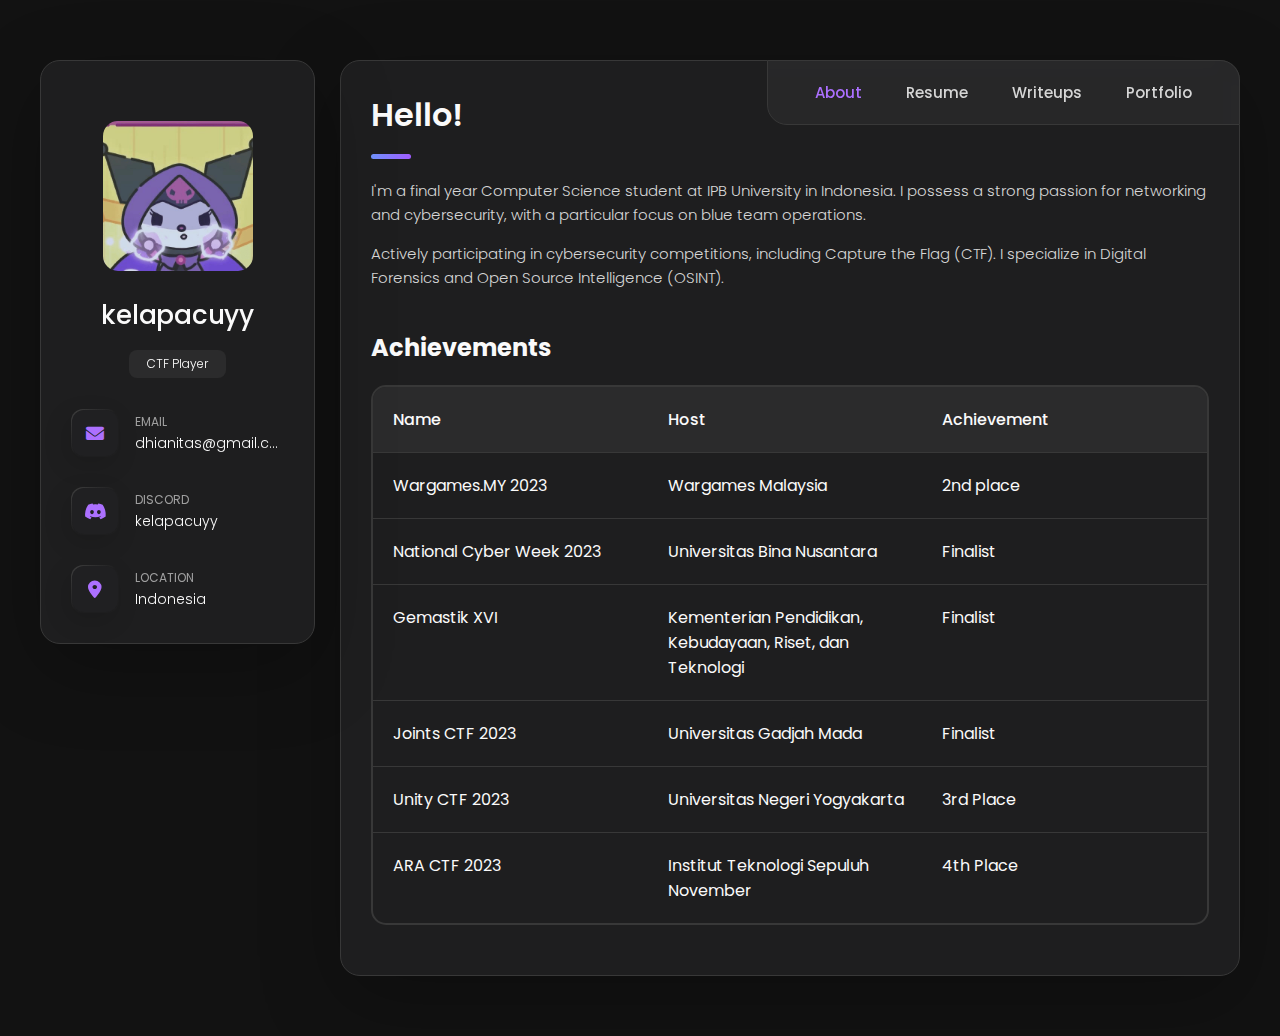
==== commit c3e7d87e: "finishing" ====
--- a/index.html
+++ b/index.html
@@ -140,13 +140,11 @@
           </li>
 
           <li class="navbar-item">
-            <!-- <button class="navbar-link" data-nav-link>Portfolio</button> -->
-            <button class="navbar-link" onclick="alert('Under Maintenance!')">Portfolio</button>
+            <button class="navbar-link" data-nav-link>Writeups</button>
           </li>
 
           <li class="navbar-item">
-            <!-- <button class="navbar-link" data-nav-link>Writeups</button> -->
-            <button class="navbar-link" onclick="alert('Under Maintenance!')">Writeups</button>
+            <button class="navbar-link" data-nav-link>Portfolio</button>
           </li>
 
         </ul>
@@ -241,10 +239,6 @@
             </button>
 
             <div class="modal-img-wrapper">
-              <figure class="modal-avatar-box">
-                <img src="./assets/images/avatar-1.png" alt="Daniel lewis" width="80" data-modal-img>
-              </figure>
-
               <img src="./assets/images/icon-quote.svg" alt="quote icon">
             </div>
 
@@ -438,9 +432,49 @@
 
       </article>
 
-
-
-
+      <!--
+        - #WRITEUPS
+      -->
+
+      <article class="writeups" data-page="writeups">
+
+        <header>
+          <h2 class="h2 article-title">Writeups</h2>
+        </header>
+
+        <section class="writeups-posts">
+
+          <ul class="writeups-posts-list">
+
+            <li class="writeups-post-item">
+              <a href="https://medium.com/@dhianitas/wargames-my-2023-writeup-for-forensic-misc-and-ppc-900f2b5d054e">
+
+                <figure class="writeups-banner-box">
+                  <img src="./assets/images/wu_1.png" alt="Wargames.MY 2023" loading="lazy">
+                </figure>
+
+                <div class="writeups-content">
+
+                  <div class="writeups-meta">
+                    <p class="writeups-category">For, Misc, PPC</p>
+                  </div>
+
+                  <h3 class="h3 writeups-item-title">Wargames.MY 2023</h3>
+
+                  <p class="writeups-text">
+                    Solved 1 forensics, 1 miscellaneous, and 2 PPC (programming) challenges
+                  </p>
+
+                </div>
+
+              </a>
+            </li>
+
+          </ul>
+
+        </section>
+
+      </article>
 
       <!--
         - #PORTFOLIO
@@ -461,15 +495,11 @@
             </li>
 
             <li class="filter-item">
-              <button data-filter-btn>Web design</button>
+              <button data-filter-btn>Cyber Security</button>
             </li>
 
             <li class="filter-item">
-              <button data-filter-btn>Applications</button>
-            </li>
-
-            <li class="filter-item">
-              <button data-filter-btn>Web development</button>
+              <button data-filter-btn>AI/ML</button>
             </li>
 
           </ul>
@@ -493,382 +523,61 @@
               </li>
 
               <li class="select-item">
-                <button data-select-item>Web design</button>
+                <button data-select-item>Cyber Security</button>
               </li>
 
               <li class="select-item">
-                <button data-select-item>Applications</button>
+                <button data-select-item>AI/ML</button>
               </li>
 
-              <li class="select-item">
-                <button data-select-item>Web development</button>
-              </li>
-
             </ul>
 
           </div>
 
           <ul class="project-list">
 
-            <li class="project-item  active" data-filter-item data-category="web development">
-              <a href="#">
+            <li class="project-item  active" data-filter-item data-category="cyber security">
+              <a href="https://drive.google.com/file/d/1eQPcEclOGOzLbAfaeGIZ_A70etLOsZfA/view">
 
                 <figure class="project-img">
                   <div class="project-item-icon-box">
                     <ion-icon name="eye-outline"></ion-icon>
                   </div>
 
-                  <img src="./assets/images/project-1.jpg" alt="finance" loading="lazy">
+                  <img src="./assets/images/project_1.png" alt="cybersecurity" loading="lazy">
                 </figure>
 
-                <h3 class="project-title">Finance</h3>
-
-                <p class="project-category">Web development</p>
+                <h3 class="project-title">Malware Incident Response Plan</h3>
+
+                <p class="project-category">Cyber Security</p>
 
               </a>
             </li>
 
-            <li class="project-item  active" data-filter-item data-category="web development">
-              <a href="#">
+            <li class="project-item  active" data-filter-item data-category="ai/ml">
+              <a href="./porto/analisis_sentimen.html">
 
                 <figure class="project-img">
                   <div class="project-item-icon-box">
                     <ion-icon name="eye-outline"></ion-icon>
                   </div>
 
-                  <img src="./assets/images/project-2.png" alt="orizon" loading="lazy">
+                  <img src="./assets/images/project_2.png" alt="ai/ml" loading="lazy">
                 </figure>
 
-                <h3 class="project-title">Orizon</h3>
-
-                <p class="project-category">Web development</p>
+                <h3 class="project-title">Sentiment Analysis of Indonesia's 2024 Presidential Candidates Using SVM</h3>
+
+                <p class="project-category">AI/ML</p>
 
               </a>
             </li>
 
-            <li class="project-item  active" data-filter-item data-category="web design">
-              <a href="#">
-
-                <figure class="project-img">
-                  <div class="project-item-icon-box">
-                    <ion-icon name="eye-outline"></ion-icon>
-                  </div>
-
-                  <img src="./assets/images/project-3.jpg" alt="fundo" loading="lazy">
-                </figure>
-
-                <h3 class="project-title">Fundo</h3>
-
-                <p class="project-category">Web design</p>
-
-              </a>
-            </li>
-
-            <li class="project-item  active" data-filter-item data-category="applications">
-              <a href="#">
-
-                <figure class="project-img">
-                  <div class="project-item-icon-box">
-                    <ion-icon name="eye-outline"></ion-icon>
-                  </div>
-
-                  <img src="./assets/images/project-4.png" alt="brawlhalla" loading="lazy">
-                </figure>
-
-                <h3 class="project-title">Brawlhalla</h3>
-
-                <p class="project-category">Applications</p>
-
-              </a>
-            </li>
-
-            <li class="project-item  active" data-filter-item data-category="web design">
-              <a href="#">
-
-                <figure class="project-img">
-                  <div class="project-item-icon-box">
-                    <ion-icon name="eye-outline"></ion-icon>
-                  </div>
-
-                  <img src="./assets/images/project-5.png" alt="dsm." loading="lazy">
-                </figure>
-
-                <h3 class="project-title">DSM.</h3>
-
-                <p class="project-category">Web design</p>
-
-              </a>
-            </li>
-
-            <li class="project-item  active" data-filter-item data-category="web design">
-              <a href="#">
-
-                <figure class="project-img">
-                  <div class="project-item-icon-box">
-                    <ion-icon name="eye-outline"></ion-icon>
-                  </div>
-
-                  <img src="./assets/images/project-6.png" alt="metaspark" loading="lazy">
-                </figure>
-
-                <h3 class="project-title">MetaSpark</h3>
-
-                <p class="project-category">Web design</p>
-
-              </a>
-            </li>
-
-            <li class="project-item  active" data-filter-item data-category="web development">
-              <a href="#">
-
-                <figure class="project-img">
-                  <div class="project-item-icon-box">
-                    <ion-icon name="eye-outline"></ion-icon>
-                  </div>
-
-                  <img src="./assets/images/project-7.png" alt="summary" loading="lazy">
-                </figure>
-
-                <h3 class="project-title">Summary</h3>
-
-                <p class="project-category">Web development</p>
-
-              </a>
-            </li>
-
-            <li class="project-item  active" data-filter-item data-category="applications">
-              <a href="#">
-
-                <figure class="project-img">
-                  <div class="project-item-icon-box">
-                    <ion-icon name="eye-outline"></ion-icon>
-                  </div>
-
-                  <img src="./assets/images/project-8.jpg" alt="task manager" loading="lazy">
-                </figure>
-
-                <h3 class="project-title">Task Manager</h3>
-
-                <p class="project-category">Applications</p>
-
-              </a>
-            </li>
-
-            <li class="project-item  active" data-filter-item data-category="web development">
-              <a href="#">
-
-                <figure class="project-img">
-                  <div class="project-item-icon-box">
-                    <ion-icon name="eye-outline"></ion-icon>
-                  </div>
-
-                  <img src="./assets/images/project-9.png" alt="arrival" loading="lazy">
-                </figure>
-
-                <h3 class="project-title">Arrival</h3>
-
-                <p class="project-category">Web development</p>
-
-              </a>
-            </li>
-
           </ul>
 
         </section>
 
       </article>
 
-
-
-
-
-      <!--
-        - #WRITEUPS
-      -->
-
-      <article class="writeups" data-page="writeups">
-
-        <header>
-          <h2 class="h2 article-title">Writeups</h2>
-        </header>
-
-        <section class="writeups-posts">
-
-          <ul class="writeups-posts-list">
-
-            <li class="writeups-post-item">
-              <a href="#">
-
-                <figure class="writeups-banner-box">
-                  <img src="./assets/images/blog-1.jpg" alt="Design conferences in 2022" loading="lazy">
-                </figure>
-
-                <div class="writeups-content">
-
-                  <div class="writeups-meta">
-                    <p class="writeups-category">Design</p>
-
-                    <span class="dot"></span>
-
-                    <time datetime="2022-02-23">Fab 23, 2022</time>
-                  </div>
-
-                  <h3 class="h3 writeups-item-title">Design conferences in 2022</h3>
-
-                  <p class="writeups-text">
-                    Veritatis et quasi architecto beatae vitae dicta sunt, explicabo.
-                  </p>
-
-                </div>
-
-              </a>
-            </li>
-
-            <li class="writeups-post-item">
-              <a href="#">
-
-                <figure class="writeups-banner-box">
-                  <img src="./assets/images/blog-2.jpg" alt="Best fonts every designer" loading="lazy">
-                </figure>
-
-                <div class="writeups-content">
-
-                  <div class="writeups-meta">
-                    <p class="writeups-category">Design</p>
-
-                    <span class="dot"></span>
-
-                    <time datetime="2022-02-23">Fab 23, 2022</time>
-                  </div>
-
-                  <h3 class="h3 writeups-item-title">Best fonts every designer</h3>
-
-                  <p class="writeups-text">
-                    Sed ut perspiciatis, nam libero tempore, cum soluta nobis est eligendi.
-                  </p>
-
-                </div>
-
-              </a>
-            </li>
-
-            <li class="writeups-post-item">
-              <a href="#">
-
-                <figure class="writeups-banner-box">
-                  <img src="./assets/images/blog-3.jpg" alt="Design digest #80" loading="lazy">
-                </figure>
-
-                <div class="writeups-content">
-
-                  <div class="writeups-meta">
-                    <p class="writeups-category">Design</p>
-
-                    <span class="dot"></span>
-
-                    <time datetime="2022-02-23">Fab 23, 2022</time>
-                  </div>
-
-                  <h3 class="h3 writeups-item-title">Design digest #80</h3>
-
-                  <p class="writeups-text">
-                    Excepteur sint occaecat cupidatat no proident, quis nostrum exercitationem ullam corporis suscipit.
-                  </p>
-
-                </div>
-
-              </a>
-            </li>
-
-            <li class="writeups-post-item">
-              <a href="#">
-
-                <figure class="writeups-banner-box">
-                  <img src="./assets/images/blog-4.jpg" alt="UI interactions of the week" loading="lazy">
-                </figure>
-
-                <div class="writeups-content">
-
-                  <div class="writeups-meta">
-                    <p class="writeups-category">Design</p>
-
-                    <span class="dot"></span>
-
-                    <time datetime="2022-02-23">Fab 23, 2022</time>
-                  </div>
-
-                  <h3 class="h3 writeups-item-title">UI interactions of the week</h3>
-
-                  <p class="writeups-text">
-                    Enim ad minim veniam, consectetur adipiscing elit, quis nostrud exercitation ullamco laboris nisi.
-                  </p>
-
-                </div>
-
-              </a>
-            </li>
-
-            <li class="writeups-post-item">
-              <a href="#">
-
-                <figure class="writeups-banner-box">
-                  <img src="./assets/images/blog-5.jpg" alt="The forgotten art of spacing" loading="lazy">
-                </figure>
-
-                <div class="writeups-content">
-
-                  <div class="writeups-meta">
-                    <p class="writeups-category">Design</p>
-
-                    <span class="dot"></span>
-
-                    <time datetime="2022-02-23">Fab 23, 2022</time>
-                  </div>
-
-                  <h3 class="h3 writeups-item-title">The forgotten art of spacing</h3>
-
-                  <p class="writeups-text">
-                    Maxime placeat, sed do eiusmod tempor incididunt ut labore et dolore magna aliqua.
-                  </p>
-
-                </div>
-
-              </a>
-            </li>
-
-            <li class="writeups-post-item">
-              <a href="#">
-
-                <figure class="writeups-banner-box">
-                  <img src="./assets/images/blog-6.jpg" alt="Design digest #79" loading="lazy">
-                </figure>
-
-                <div class="writeups-content">
-
-                  <div class="writeups-meta">
-                    <p class="writeups-category">Design</p>
-
-                    <span class="dot"></span>
-
-                    <time datetime="2022-02-23">Fab 23, 2022</time>
-                  </div>
-
-                  <h3 class="h3 writeups-item-title">Design digest #79</h3>
-
-                  <p class="writeups-text">
-                    Optio cumque nihil impedit uo minus quod maxime placeat, velit esse cillum.
-                  </p>
-
-                </div>
-
-              </a>
-            </li>
-
-          </ul>
-
-        </section>
-
-      </article>
 
     </div>
 
--- a/assets/css/style.css
+++ b/assets/css/style.css
@@ -6,10 +6,6 @@
 /**
  * copyright 2022 @codewithsadee
  */
-
-
-
-
 
 /*-----------------------------------*\
   #CUSTOM PROPERTY
@@ -33,12 +29,12 @@
     hsla(240, 1%, 18%, 0.251) 0%, 
     hsla(240, 2%, 11%, 0) 100%
   ), hsl(240, 2%, 13%);
-  --bg-gradient-yellow-1: linear-gradient(
+  --bg-gradient-purple-1: linear-gradient(
     to bottom right, 
     hsl(265, 100%, 71%) 0%, 
     hsla(36, 100%, 69%, 0) 50%
   );
-  --bg-gradient-yellow-2: linear-gradient(
+  --bg-gradient-purple-2: linear-gradient(
     135deg, 
     hsla(265, 100%, 71%, 0.251) 0%, 
     hsla(35, 100%, 68%, 0) 59.86%
@@ -48,7 +44,7 @@
     hsl(0, 0%, 25%) 0%, 
     hsla(0, 0%, 25%, 0) 50%
   );
-  --text-gradient-yellow: linear-gradient(
+  --text-gradient-purple: linear-gradient(
     to right, 
     hsl(225, 100%, 72%), 
     hsl(265, 100%, 68%)
@@ -63,7 +59,7 @@
   --smoky-black: hsl(0, 0%, 7%);
   --white-1: hsl(0, 0%, 100%);
   --white-2: hsl(0, 0%, 98%);
-  --orange-yellow-crayola: hsl(265, 100%, 72%);
+  --orange-purple-crayola: hsl(265, 100%, 72%);
   --vegas-gold: hsl(265, 54%, 58%);
   --light-gray: hsl(0, 0%, 84%);
   --light-gray-70: hsla(0, 0%, 84%, 0.7);
@@ -147,11 +143,11 @@
 }
 
 ::selection {
-  background: var(--orange-yellow-crayola);
+  background: var(--orange-purple-crayola);
   color: var(--smoky-black);
 }
 
-:focus { outline-color: var(--orange-yellow-crayola); }
+:focus { outline-color: var(--orange-purple-crayola); }
 
 html { font-family: var(--ff-poppins); }
 
@@ -192,7 +188,7 @@
   justify-content: center;
   align-items: center;
   font-size: 16px;
-  color: var(--orange-yellow-crayola);
+  color: var(--orange-purple-crayola);
   box-shadow: var(--shadow-1);
   z-index: 1;
 }
@@ -251,7 +247,7 @@
   left: 0;
   width: 30px;
   height: 3px;
-  background: var(--text-gradient-yellow);
+  background: var(--text-gradient-purple);
   border-radius: 3px;
 }
 
@@ -266,7 +262,7 @@
 }
 
 .has-scrollbar::-webkit-scrollbar-thumb {
-  background: var(--orange-yellow-crayola);
+  background: var(--orange-purple-crayola);
   border-radius: 5px;
 }
 
@@ -360,7 +356,7 @@
   right: -15px;
   border-radius: 0 15px;
   font-size: 13px;
-  color: var(--orange-yellow-crayola);
+  color: var(--orange-purple-crayola);
   background: var(--border-gradient-onyx);
   padding: 10px;
   box-shadow: var(--shadow-2);
@@ -379,10 +375,10 @@
 }
 
 .info_more-btn:hover,
-.info_more-btn:focus { background: var(--bg-gradient-yellow-1); }
+.info_more-btn:focus { background: var(--bg-gradient-purple-1); }
 
 .info_more-btn:hover::before,
-.info_more-btn:focus::before { background: var(--bg-gradient-yellow-2); }
+.info_more-btn:focus::before { background: var(--bg-gradient-purple-2); }
 
 .info_more-btn span { display: none; }
 
@@ -485,7 +481,7 @@
 .navbar-link:hover,
 .navbar-link:focus { color: var(--light-gray-70); }
 
-.navbar-link.active { color: var(--orange-yellow-crayola); }
+.navbar-link.active { color: var(--orange-purple-crayola); }
 
 
 
@@ -770,7 +766,7 @@
   left: -33px;
   height: 6px;
   width: 6px;
-  background: var(--text-gradient-yellow);
+  background: var(--text-gradient-purple);
   border-radius: 50%;
   box-shadow: 0 0 0 4px var(--jet);
 }
@@ -814,7 +810,7 @@
 }
 
 .skill-progress-fill {
-  background: var(--text-gradient-yellow);
+  background: var(--text-gradient-purple);
   height: 100%;
   border-radius: inherit;
 }
@@ -932,7 +928,7 @@
   --scale: 0.8;
 
   background: var(--jet);
-  color: var(--orange-yellow-crayola);
+  color: var(--orange-purple-crayola);
   position: absolute;
   top: 50%;
   left: 50%;
@@ -983,16 +979,18 @@
 
 
 /*-----------------------------------*\
-  #writeups
+  #WRITEUPS
 \*-----------------------------------*/
 
 .writeups-posts { margin-bottom: 10px; }
 
 .writeups-posts-list {
   display: grid;
-  grid-template-columns: 1fr;
+  grid-template-columns: repeat(3, 1fr) !important;
   gap: 20px;
-}
+  width: 100%;
+}
+
 
 .writeups-post-item > a {
   position: relative;
@@ -1057,7 +1055,7 @@
   transition: var(--transition-1);
 }
 
-.writeups-post-item > a:hover .writeups-item-title { color: var(--orange-yellow-crayola); }
+.writeups-post-item > a:hover .writeups-item-title { color: var(--orange-purple-crayola); }
 
 .writeups-text {
   color: var(--light-gray);
@@ -1065,116 +1063,6 @@
   font-weight: var(--fw-300);
   line-height: 1.6;
 }
-
-
-
-
-
-/*-----------------------------------*\
-  #CONTACT
-\*-----------------------------------*/
-
-.mapbox {
-  position: relative;
-  height: 250px;
-  width: 100%;
-  border-radius: 16px;
-  margin-bottom: 30px;
-  border: 1px solid var(--jet);
-  overflow: hidden;
-}
-
-.mapbox figure { height: 100%; }
-
-.mapbox iframe {
-  width: 100%;
-  height: 100%;
-  border: none;
-  filter: grayscale(1) invert(1);
-}
-
-.contact-form { margin-bottom: 10px; }
-
-.form-title { margin-bottom: 20px; }
-
-.input-wrapper {
-  display: grid;
-  grid-template-columns: 1fr;
-  gap: 25px;
-  margin-bottom: 25px;
-}
-
-.form-input {
-  color: var(--white-2);
-  font-size: var(--fs-6);
-  font-weight: var(--fw-400);
-  padding: 13px 20px;
-  border: 1px solid var(--jet);
-  border-radius: 14px;
-  outline: none;
-}
-
-.form-input::placeholder { font-weight: var(--fw-500); }
-
-.form-input:focus { border-color: var(--orange-yellow-crayola); }
-
-textarea.form-input {
-  min-height: 100px;
-  height: 120px;
-  max-height: 200px;
-  resize: vertical;
-  margin-bottom: 25px;
-}
-
-textarea.form-input::-webkit-resizer { display: none; }
-
-.form-input:focus:invalid { border-color: var(--bittersweet-shimmer); }
-
-.form-btn {
-  position: relative;
-  width: 100%;
-  background: var(--border-gradient-onyx);
-  color: var(--orange-yellow-crayola);
-  display: flex;
-  justify-content: center;
-  align-items: center;
-  gap: 10px;
-  padding: 13px 20px;
-  border-radius: 14px;
-  font-size: var(--fs-6);
-  text-transform: capitalize;
-  box-shadow: var(--shadow-3);
-  z-index: 1;
-  transition: var(--transition-1);
-}
-
-.form-btn::before {
-  content: "";
-  position: absolute;
-  inset: 1px;
-  background: var(--bg-gradient-jet);
-  border-radius: inherit;
-  z-index: -1;
-  transition: var(--transition-1);
-}
-
-.form-btn ion-icon { font-size: 16px; }
-
-.form-btn:hover { background: var(--bg-gradient-yellow-1); }
-
-.form-btn:hover::before { background: var(--bg-gradient-yellow-2); }
-
-.form-btn:disabled {
-  opacity: 0.7;
-  cursor: not-allowed;
-}
-
-.form-btn:disabled:hover { background: var(--border-gradient-onyx); }
-
-.form-btn:disabled:hover::before { background: var(--bg-gradient-jet); }
-
-
-
 
 
 /*-----------------------------------*\
@@ -1572,7 +1460,7 @@
 
   .filter-item button:hover { color: var(--light-gray-70); }
 
-  .filter-item button.active { color: var(--orange-yellow-crayola); }
+  .filter-item button.active { color: var(--orange-purple-crayola); }
 
   /* portfolio and writeups grid */
 
@@ -1831,4 +1719,4 @@
 
   .timeline-text { max-width: 700px; }
 
-}
+}